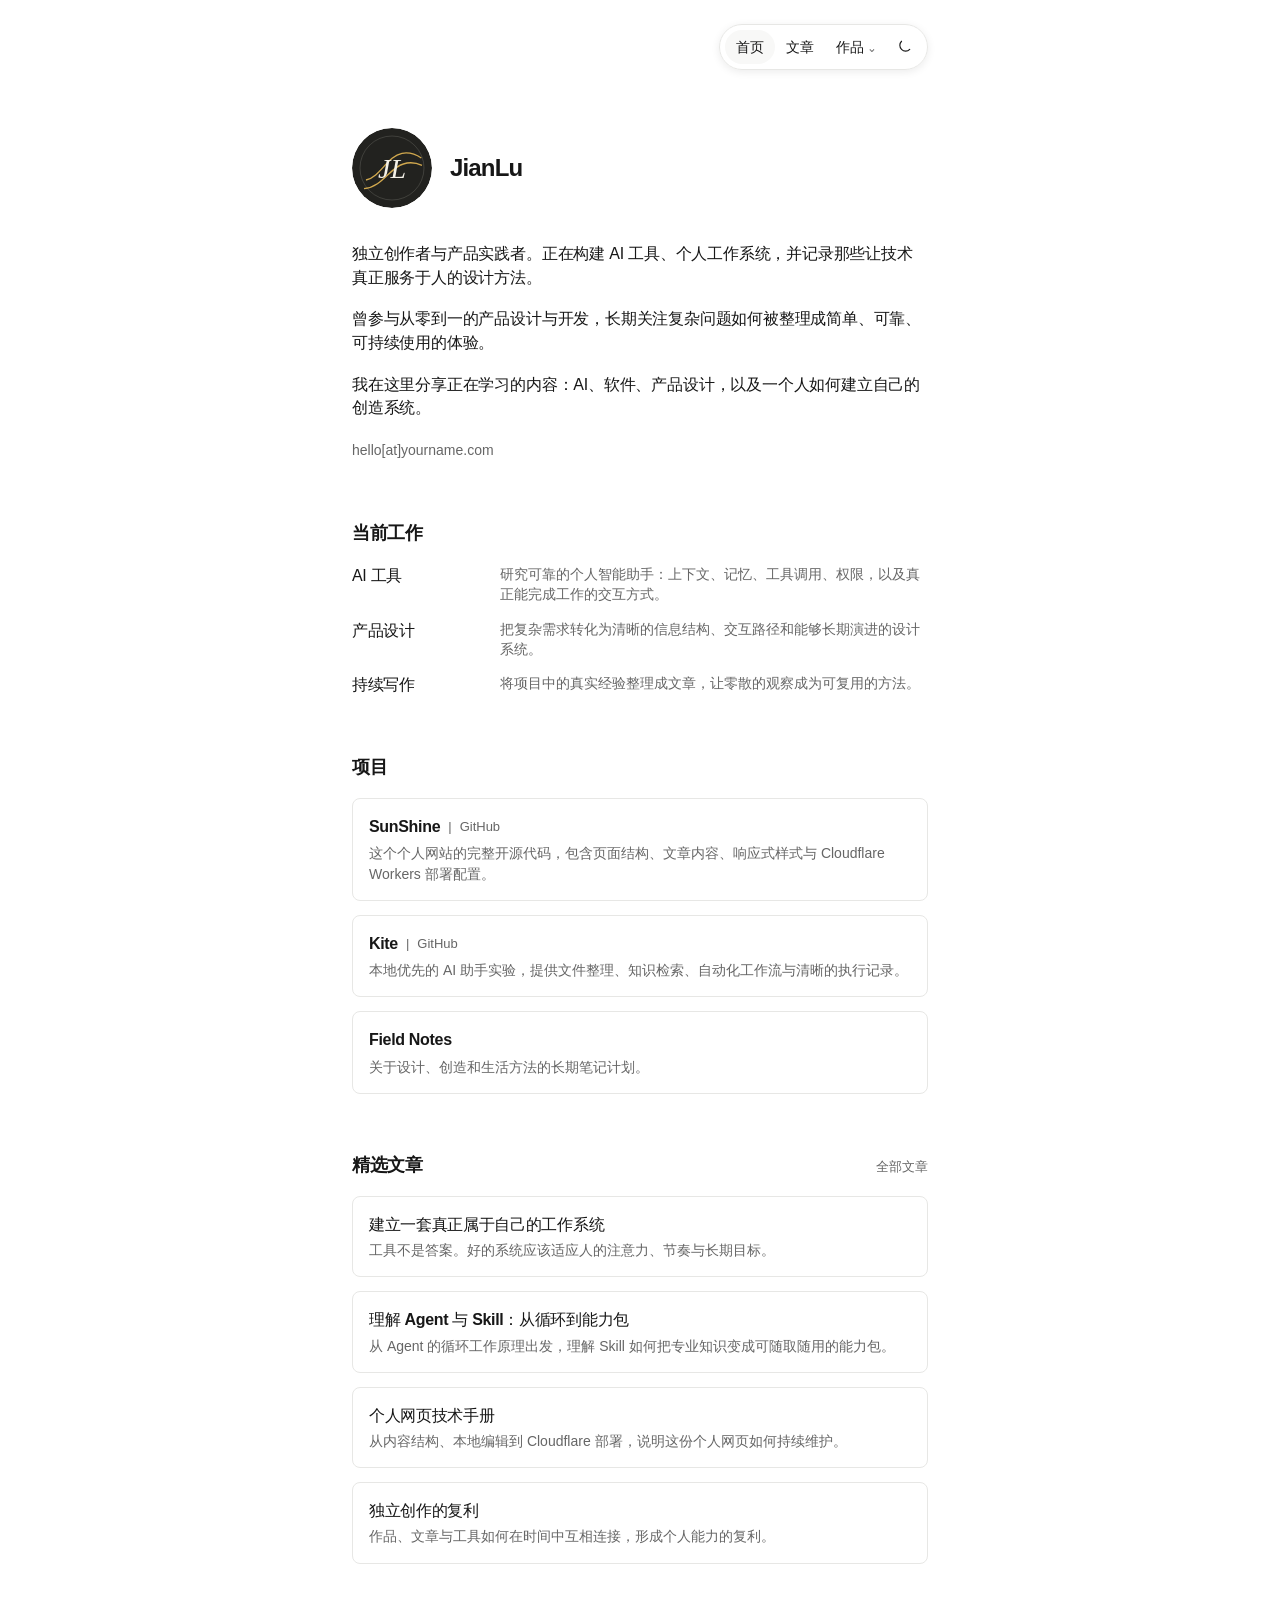
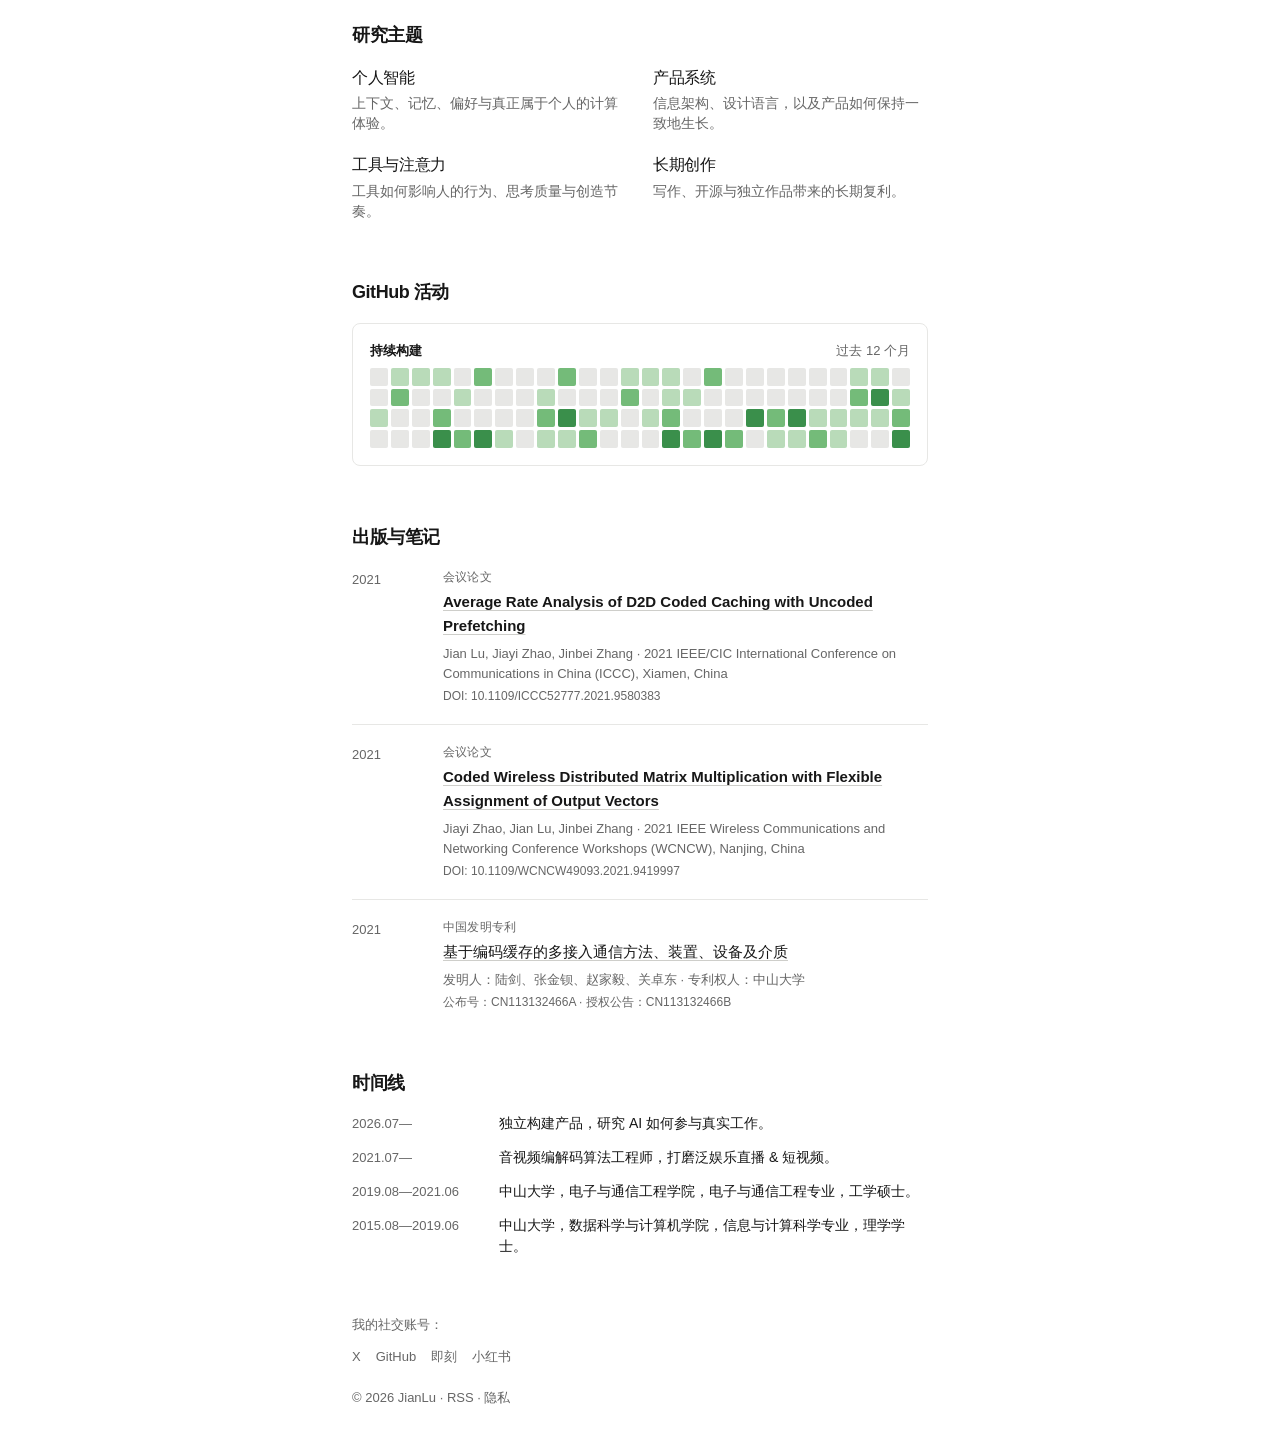
==== public/index.html @ c3d1fe07 "Publish JianLu personal website" ====
<!doctype html>
<html lang="zh-CN">
  <head>
    <meta charset="UTF-8" />
    <meta name="viewport" content="width=device-width, initial-scale=1" />
    <meta name="description" content="JianLu 的个人主页，记录产品、AI、设计与独立创作。" />
    <meta name="author" content="JianLu" />
    <meta property="og:title" content="JianLu" />
    <meta property="og:description" content="产品、AI、设计与独立创作。" />
    <meta property="og:type" content="website" />
    <title>JianLu</title>
    <link rel="icon" href="avatar.svg" type="image/svg+xml" />
    <link rel="stylesheet" href="styles.css?v=20260805" />
    <script src="script.js" defer></script>
  </head>
  <body>
    <nav class="floating-nav" aria-label="主导航">
      <a href="index.html" aria-current="page">首页</a>
      <a href="blog/index.html">文章</a>
      <div class="nav-dropdown">
        <button type="button" aria-expanded="false">作品 <span aria-hidden="true">⌄</span></button>
        <div class="dropdown-menu">
          <a href="#projects">项目 <small>03</small></a>
          <a href="#books">出版与笔记 <small>04</small></a>
          <a href="#timeline">经历 <small>04</small></a>
        </div>
      </div>
      <button class="theme-toggle" type="button" aria-label="切换到深色模式"></button>
    </nav>

    <main>
      <section class="intro">
        <div class="identity">
          <img class="avatar" src="avatar.svg" alt="JianLu" />
          <h1>JianLu</h1>
        </div>

        <p>独立创作者与产品实践者。正在构建 AI 工具、个人工作系统，并记录那些让技术真正服务于人的设计方法。</p>
        <p>曾参与从零到一的产品设计与开发，长期关注复杂问题如何被整理成简单、可靠、可持续使用的体验。</p>
        <p>我在这里分享正在学习的内容：AI、软件、产品设计，以及一个人如何建立自己的创造系统。</p>
        <button class="email" type="button" data-email="hello@yourname.com">hello[at]yourname.com</button>
      </section>

      <section class="section" aria-labelledby="current-work">
        <h2 id="current-work">当前工作</h2>
        <div class="work-list">
          <article class="work-row">
            <h3>AI 工具</h3>
            <p>研究可靠的个人智能助手：上下文、记忆、工具调用、权限，以及真正能完成工作的交互方式。</p>
          </article>
          <article class="work-row">
            <h3>产品设计</h3>
            <p>把复杂需求转化为清晰的信息结构、交互路径和能够长期演进的设计系统。</p>
          </article>
          <article class="work-row">
            <h3>持续写作</h3>
            <p>将项目中的真实经验整理成文章，让零散的观察成为可复用的方法。</p>
          </article>
        </div>
      </section>

      <section class="section" id="projects" aria-labelledby="projects-title">
        <h2 id="projects-title">项目</h2>
        <div class="card-list">
          <article class="project-card">
            <div class="project-links">
              <h3><a href="https://github.com/Lu155211/SunShine" target="_blank" rel="noopener noreferrer">SunShine</a></h3><span>|</span><a class="secondary" href="https://github.com/Lu155211/SunShine" target="_blank" rel="noopener noreferrer">GitHub</a>
            </div>
            <p>这个个人网站的完整开源代码，包含页面结构、文章内容、响应式样式与 Cloudflare Workers 部署配置。</p>
          </article>
          <article class="project-card">
            <div class="project-links">
              <h3><a href="#">Kite</a></h3><span>|</span><a class="secondary" href="#">GitHub</a>
            </div>
            <p>本地优先的 AI 助手实验，提供文件整理、知识检索、自动化工作流与清晰的执行记录。</p>
          </article>
          <article class="project-card">
            <div class="project-links"><h3><a href="#">Field Notes</a></h3></div>
            <p>关于设计、创造和生活方法的长期笔记计划。</p>
          </article>
        </div>
      </section>

      <section class="section" aria-labelledby="essays-title">
        <div class="section-title-row">
          <h2 id="essays-title">精选文章</h2>
          <a href="blog/index.html">全部文章</a>
        </div>
        <div class="card-list">
          <a class="essay-card" href="blog/personal-systems.html">
            <h3>建立一套真正属于自己的工作系统</h3>
            <p>工具不是答案。好的系统应该适应人的注意力、节奏与长期目标。</p>
          </a>
          <a class="essay-card" href="blog/agent-skills.html">
            <h3>理解 Agent 与 Skill：从循环到能力包</h3>
            <p>从 Agent 的循环工作原理出发，理解 Skill 如何把专业知识变成可随取随用的能力包。</p>
          </a>
          <a class="essay-card" href="blog/jianlu-site-manual.html">
            <h3>个人网页技术手册</h3>
            <p>从内容结构、本地编辑到 Cloudflare 部署，说明这份个人网页如何持续维护。</p>
          </a>
          <a class="essay-card" href="blog/index.html">
            <h3>独立创作的复利</h3>
            <p>作品、文章与工具如何在时间中互相连接，形成个人能力的复利。</p>
          </a>
        </div>
      </section>

      <section class="section" aria-labelledby="themes-title">
        <h2 id="themes-title">研究主题</h2>
        <div class="themes-grid">
          <article class="theme-card"><h3>个人智能</h3><p>上下文、记忆、偏好与真正属于个人的计算体验。</p></article>
          <article class="theme-card"><h3>产品系统</h3><p>信息架构、设计语言，以及产品如何保持一致地生长。</p></article>
          <article class="theme-card"><h3>工具与注意力</h3><p>工具如何影响人的行为、思考质量与创造节奏。</p></article>
          <article class="theme-card"><h3>长期创作</h3><p>写作、开源与独立作品带来的长期复利。</p></article>
        </div>
      </section>

      <section class="section" aria-labelledby="activity-title">
        <h2 id="activity-title">GitHub 活动</h2>
        <div class="activity">
          <div class="activity-head"><strong>持续构建</strong><span>过去 12 个月</span></div>
          <div class="activity-grid" aria-hidden="true"></div>
        </div>
      </section>

      <section class="section" id="books" aria-labelledby="books-title">
        <h2 id="books-title">出版与笔记</h2>
        <div class="books-list">
          <article class="publication-row">
            <time>2021</time>
            <div>
              <span class="publication-type">会议论文</span>
              <a class="publication-title" href="https://ieeexplore.ieee.org/abstract/document/9580383/" target="_blank" rel="noopener noreferrer">Average Rate Analysis of D2D Coded Caching with Uncoded Prefetching</a>
              <p class="publication-meta">Jian Lu, Jiayi Zhao, Jinbei Zhang · 2021 IEEE/CIC International Conference on Communications in China (ICCC), Xiamen, China</p>
              <p class="publication-id">DOI: 10.1109/ICCC52777.2021.9580383</p>
            </div>
          </article>
          <article class="publication-row">
            <time>2021</time>
            <div>
              <span class="publication-type">会议论文</span>
              <a class="publication-title" href="https://ieeexplore.ieee.org/abstract/document/9419997/" target="_blank" rel="noopener noreferrer">Coded Wireless Distributed Matrix Multiplication with Flexible Assignment of Output Vectors</a>
              <p class="publication-meta">Jiayi Zhao, Jian Lu, Jinbei Zhang · 2021 IEEE Wireless Communications and Networking Conference Workshops (WCNCW), Nanjing, China</p>
              <p class="publication-id">DOI: 10.1109/WCNCW49093.2021.9419997</p>
            </div>
          </article>
          <article class="publication-row">
            <time>2021</time>
            <div>
              <span class="publication-type">中国发明专利</span>
              <a class="publication-title" href="https://patents.google.com/patent/CN113132466A/en" target="_blank" rel="noopener noreferrer">基于编码缓存的多接入通信方法、装置、设备及介质</a>
              <p class="publication-meta">发明人：陆剑、张金钡、赵家毅、关卓东 · 专利权人：中山大学</p>
              <p class="publication-id">公布号：CN113132466A · 授权公告：CN113132466B</p>
            </div>
          </article>
        </div>
      </section>

      <section class="section" id="timeline" aria-labelledby="timeline-title">
        <h2 id="timeline-title">时间线</h2>
        <div class="timeline">
          <div class="timeline-row"><time>2026.07—</time><div>独立构建产品，研究 AI 如何参与真实工作。</div></div>
          <div class="timeline-row"><time>2021.07—</time><div>音视频编解码算法工程师，打磨泛娱乐直播 &amp; 短视频。</div></div>
          <div class="timeline-row"><time>2019.08—2021.06</time><div>中山大学，电子与通信工程学院，电子与通信工程专业，工学硕士。</div></div>
          <div class="timeline-row"><time>2015.08—2019.06</time><div>中山大学，数据科学与计算机学院，信息与计算科学专业，理学学士。</div></div>
        </div>
      </section>
    </main>

    <footer class="footer">
      <p>我的社交账号：</p>
      <div class="footer-links">
        <a href="#">X</a><a href="#">GitHub</a><a href="#">即刻</a><a href="#">小红书</a>
      </div>
      <p style="margin-top:22px">© <span data-year>2026</span> JianLu · <a href="#">RSS</a> · <a href="#">隐私</a></p>
    </footer>
  </body>
</html>
---- public/styles.css ----
:root {
  color-scheme: light;
  --bg: #ffffff;
  --text: #171717;
  --muted: #666666;
  --soft: #f8f8f7;
  --line: #e7e7e5;
  --line-hover: #cececa;
  --shadow: 0 2px 8px rgba(0, 0, 0, 0.08);
  --max: 576px;
}

[data-theme="dark"] {
  color-scheme: dark;
  --bg: #0b0b0b;
  --text: #f1f1ef;
  --muted: #a2a2a0;
  --soft: #141414;
  --line: #292929;
  --line-hover: #424242;
  --shadow: 0 2px 12px rgba(0, 0, 0, 0.45);
}

* { box-sizing: border-box; }

html {
  scroll-behavior: smooth;
  scroll-padding-top: 92px;
}

body {
  width: min(calc(100% - 32px), var(--max));
  margin: 0 auto;
  background: var(--bg);
  color: var(--text);
  font-family: ui-sans-serif, -apple-system, BlinkMacSystemFont, "Segoe UI", "PingFang SC", "Hiragino Sans GB", "Microsoft YaHei", sans-serif;
  font-size: 16px;
  line-height: 1.5;
  -webkit-font-smoothing: antialiased;
  transition: color 180ms ease, background 180ms ease;
}

a {
  color: inherit;
  text-decoration: none;
}

a.inline-link {
  text-decoration: underline;
  text-decoration-color: var(--line-hover);
  text-underline-offset: 3px;
}

a.inline-link:hover { text-decoration-color: var(--text); }
button, input { font: inherit; }
::selection { background: #d8d8d3; color: #111; }

.floating-nav {
  position: sticky;
  z-index: 20;
  top: 24px;
  display: flex;
  width: max-content;
  margin: 24px 0 58px auto;
  padding: 5px;
  border: 1px solid var(--line);
  border-radius: 999px;
  background: color-mix(in srgb, var(--bg) 88%, transparent);
  box-shadow: var(--shadow);
  align-items: center;
  backdrop-filter: blur(14px);
}

.floating-nav a,
.nav-dropdown > button,
.theme-toggle {
  display: inline-flex;
  height: 34px;
  padding: 0 11px;
  border: 0;
  border-radius: 999px;
  background: transparent;
  color: var(--text);
  align-items: center;
  justify-content: center;
  cursor: pointer;
  font-size: 14px;
  line-height: 1;
}

.floating-nav a:hover,
.floating-nav a[aria-current="page"],
.nav-dropdown > button:hover,
.theme-toggle:hover { background: var(--soft); }

.theme-toggle {
  width: 36px;
  padding: 0;
}

.theme-toggle svg {
  width: 16px;
  height: 16px;
  fill: none;
  stroke: currentColor;
  stroke-linecap: round;
  stroke-linejoin: round;
  stroke-width: 1.7;
}

.nav-dropdown { position: relative; }
.nav-dropdown > button { gap: 4px; }

.dropdown-menu {
  position: absolute;
  top: 42px;
  left: 50%;
  display: none;
  width: 184px;
  padding: 7px;
  border: 1px solid var(--line);
  border-radius: 14px;
  background: var(--bg);
  box-shadow: 0 12px 36px rgba(0, 0, 0, .12);
  transform: translateX(-50%);
}

.dropdown-menu.open { display: block; }
.dropdown-menu a {
  display: flex;
  height: auto;
  padding: 9px 10px;
  border-radius: 9px;
  justify-content: space-between;
}
.dropdown-menu small { color: var(--muted); }

main { min-width: 0; }
.intro { margin-bottom: 58px; }

.identity {
  display: flex;
  margin-bottom: 34px;
  align-items: center;
  gap: 18px;
}

.avatar {
  width: 80px;
  height: 80px;
  flex: 0 0 auto;
  border-radius: 50%;
}

h1, h2, h3, p { margin-top: 0; }

h1 {
  margin: 0;
  font-size: 24px;
  font-weight: 650;
  line-height: 1.3;
  letter-spacing: -0.035em;
}

.intro p {
  margin-bottom: 18px;
  font-size: 16px;
  line-height: 1.48;
  letter-spacing: -0.012em;
}

.intro .email {
  display: inline-block;
  margin-top: 2px;
  padding: 0;
  border: 0;
  border-bottom: 1px solid transparent;
  background: transparent;
  color: var(--muted);
  font-size: 14px;
  cursor: pointer;
}
.intro .email:hover { border-color: var(--muted); }

.section { margin: 0 0 58px; }

.section h2 {
  margin-bottom: 16px;
  font-size: 18px;
  font-weight: 650;
  line-height: 1.55;
  letter-spacing: -0.025em;
}

.section-title-row {
  display: flex;
  margin-bottom: 16px;
  align-items: baseline;
  justify-content: space-between;
}

.section-title-row h2 { margin: 0; }
.section-title-row > a { color: var(--muted); font-size: 13px; }
.section-title-row > a:hover { color: var(--text); }

.work-list {
  display: grid;
  gap: 14px;
}

.work-row {
  display: grid;
  grid-template-columns: 132px minmax(0, 1fr);
  gap: 16px;
}

.work-row h3,
.theme-card h3,
.essay-card h3,
.project-card h3 {
  margin: 0;
  font-size: 16px;
  font-weight: 500;
  line-height: 1.45;
  letter-spacing: -0.02em;
}

.work-row p,
.theme-card p,
.essay-card p,
.project-card p {
  margin: 0;
  color: var(--muted);
  font-size: 14px;
  line-height: 1.45;
}

.card-list { display: grid; gap: 14px; }

.project-card,
.essay-card {
  display: block;
  padding: 16px;
  border: 1px solid var(--line);
  border-radius: 8px;
  transition: border-color 160ms ease, background 160ms ease, transform 160ms ease;
}

.project-card:hover,
.essay-card:hover {
  border-color: var(--line-hover);
  background: var(--soft);
  transform: translateY(-1px);
}

.project-links {
  display: flex;
  margin-bottom: 5px;
  align-items: center;
  gap: 8px;
}

.project-links h3 { font-weight: 550; }
.project-links span { color: var(--muted); font-size: 13px; }
.project-links .secondary { color: var(--muted); font-size: 13px; }
.project-links .secondary:hover { color: var(--text); }

.essay-card h3 { margin-bottom: 4px; font-weight: 550; }

.themes-grid {
  display: grid;
  grid-template-columns: 1fr 1fr;
  column-gap: 26px;
  row-gap: 20px;
}
.theme-card h3 { margin-bottom: 4px; }

.activity {
  display: grid;
  padding: 17px;
  border: 1px solid var(--line);
  border-radius: 8px;
  gap: 7px;
}

.activity-head {
  display: flex;
  align-items: center;
  justify-content: space-between;
  font-size: 13px;
}

.activity-head span { color: var(--muted); }

.activity-grid {
  display: grid;
  grid-template-columns: repeat(26, 1fr);
  gap: 3px;
}
.activity-grid i {
  display: block;
  aspect-ratio: 1;
  border-radius: 2px;
  background: var(--line);
}
.activity-grid i[data-level="1"] { background: #b9dbb9; }
.activity-grid i[data-level="2"] { background: #74bb79; }
.activity-grid i[data-level="3"] { background: #3a8f4b; }

.books-list { display: grid; gap: 18px; }
.timeline { display: grid; gap: 13px; }

.timeline-row {
  display: grid;
  grid-template-columns: 90px minmax(0, 1fr);
  gap: 15px;
  align-items: baseline;
}

.timeline-row { grid-template-columns: 132px minmax(0, 1fr); }

.timeline-row time {
  color: var(--muted);
  font-size: 13px;
  font-variant-numeric: tabular-nums;
}

.timeline-row div { font-size: 14px; line-height: 1.5; }

.publication-row {
  display: grid;
  padding-bottom: 18px;
  border-bottom: 1px solid var(--line);
  grid-template-columns: 76px minmax(0, 1fr);
  gap: 15px;
  align-items: start;
}
.publication-row:last-child { padding-bottom: 0; border-bottom: 0; }
.publication-row time {
  padding-top: 2px;
  color: var(--muted);
  font-size: 13px;
  font-variant-numeric: tabular-nums;
}
.publication-type {
  display: block;
  margin-bottom: 4px;
  color: var(--muted);
  font-size: 12px;
  letter-spacing: .02em;
}
.publication-title {
  font-size: 15px;
  font-weight: 550;
  line-height: 1.45;
  text-decoration: underline;
  text-decoration-color: var(--line-hover);
  text-underline-offset: 3px;
}
.publication-title:hover { text-decoration-color: var(--text); }
.publication-meta,
.publication-id {
  margin: 6px 0 0;
  color: var(--muted);
  font-size: 13px;
  line-height: 1.55;
}
.publication-id { margin-top: 3px; font-size: 12px; font-variant-numeric: tabular-nums; }

.footer {
  padding: 0 0 34px;
  color: var(--muted);
  font-size: 13px;
}
.footer > p { margin-bottom: 12px; }

.footer-links {
  display: flex;
  flex-wrap: wrap;
  gap: 15px;
}
.footer a:hover { color: var(--text); }

.blog-header { margin-bottom: 42px; }
.blog-header h1 { margin-bottom: 10px; font-size: 27px; }
.blog-header p { color: var(--muted); }

.post-list { display: grid; gap: 11px; margin-bottom: 60px; }
.post-row {
  display: grid;
  padding: 15px 0;
  border-bottom: 1px solid var(--line);
  grid-template-columns: 1fr 78px;
  gap: 20px;
}
.post-row:first-child { border-top: 1px solid var(--line); }
.post-row h2 { margin: 0 0 4px; font-size: 17px; font-weight: 550; }
.post-row p { margin: 0; color: var(--muted); font-size: 14px; }
.post-row time { color: var(--muted); font-size: 12px; text-align: right; }
.post-row:hover h2 { text-decoration: underline; text-underline-offset: 3px; }

.article-header { margin-bottom: 38px; }
.article-header .back { display: inline-block; margin-bottom: 30px; color: var(--muted); font-size: 13px; }
.article-header h1 { margin-bottom: 13px; font-size: clamp(28px, 7vw, 40px); line-height: 1.16; }
.article-meta { color: var(--muted); font-size: 13px; }

.prose { font-size: 17px; line-height: 1.75; }
.prose p { margin-bottom: 22px; }
.prose h2 { margin: 44px 0 14px; font-size: 23px; }
.prose blockquote {
  margin: 30px 0;
  padding-left: 18px;
  border-left: 3px solid var(--text);
  color: var(--muted);
}
.prose code { padding: 2px 5px; border-radius: 4px; background: var(--soft); font-size: .9em; }
.prose ul { margin: -8px 0 24px; padding-left: 22px; }
.prose li { margin-bottom: 9px; }

.prose strong { font-weight: 650; }
.article-figure {
  margin: 36px 0 38px;
}
.article-figure img {
  display: block;
  width: 100%;
  height: auto;
  border: 1px solid var(--line);
  border-radius: 10px;
  background: var(--soft);
  box-shadow: var(--shadow);
}
.article-figure figcaption {
  margin-top: 10px;
  color: var(--muted);
  font-size: 13px;
  line-height: 1.55;
}
.article-figure-hero { margin-top: 0; }

@media (max-width: 620px) {
  body { width: min(calc(100% - 32px), var(--max)); }
  .floating-nav {
    position: relative;
    top: auto;
    margin-top: 14px;
    margin-bottom: 48px;
  }
  .floating-nav a,
  .nav-dropdown > button { padding: 0 9px; font-size: 13px; }
  .identity { margin-bottom: 28px; }
  .avatar { width: 70px; height: 70px; }
  .work-row { grid-template-columns: 112px minmax(0, 1fr); gap: 12px; }
  .themes-grid { grid-template-columns: 1fr; }
  .activity-grid { grid-template-columns: repeat(18, 1fr); }
  .activity-grid i:nth-child(n+73) { display: none; }
  .timeline-row { gap: 12px; }
  .publication-row { grid-template-columns: 58px minmax(0, 1fr); gap: 12px; }
  .timeline-row { grid-template-columns: 118px minmax(0, 1fr); }
}

@media (max-width: 390px) {
  .floating-nav a,
  .nav-dropdown > button { padding: 0 7px; }
  .work-row { grid-template-columns: 1fr; gap: 3px; }
  .post-row { grid-template-columns: 1fr; gap: 6px; }
  .post-row time { text-align: left; }
}

@media (prefers-reduced-motion: reduce) {
  html { scroll-behavior: auto; }
  *, *::before, *::after { transition-duration: .01ms !important; }
}
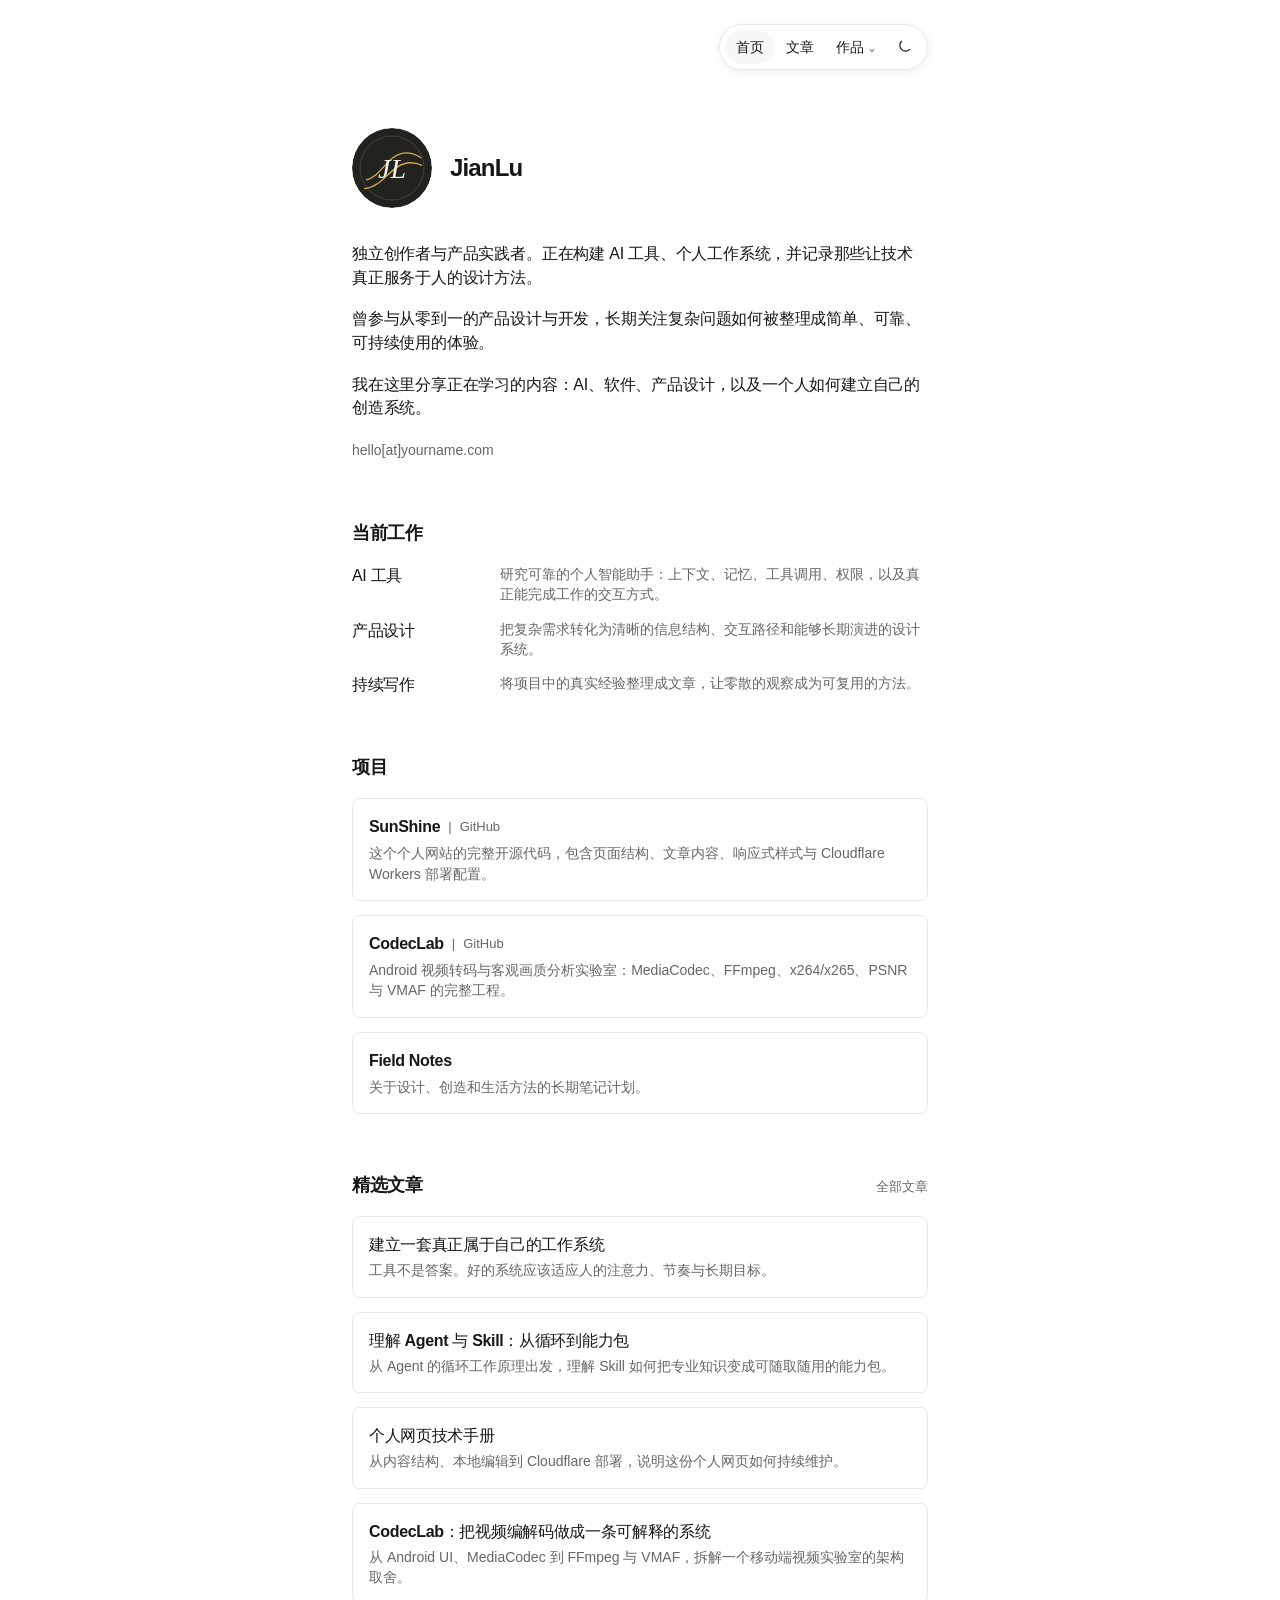
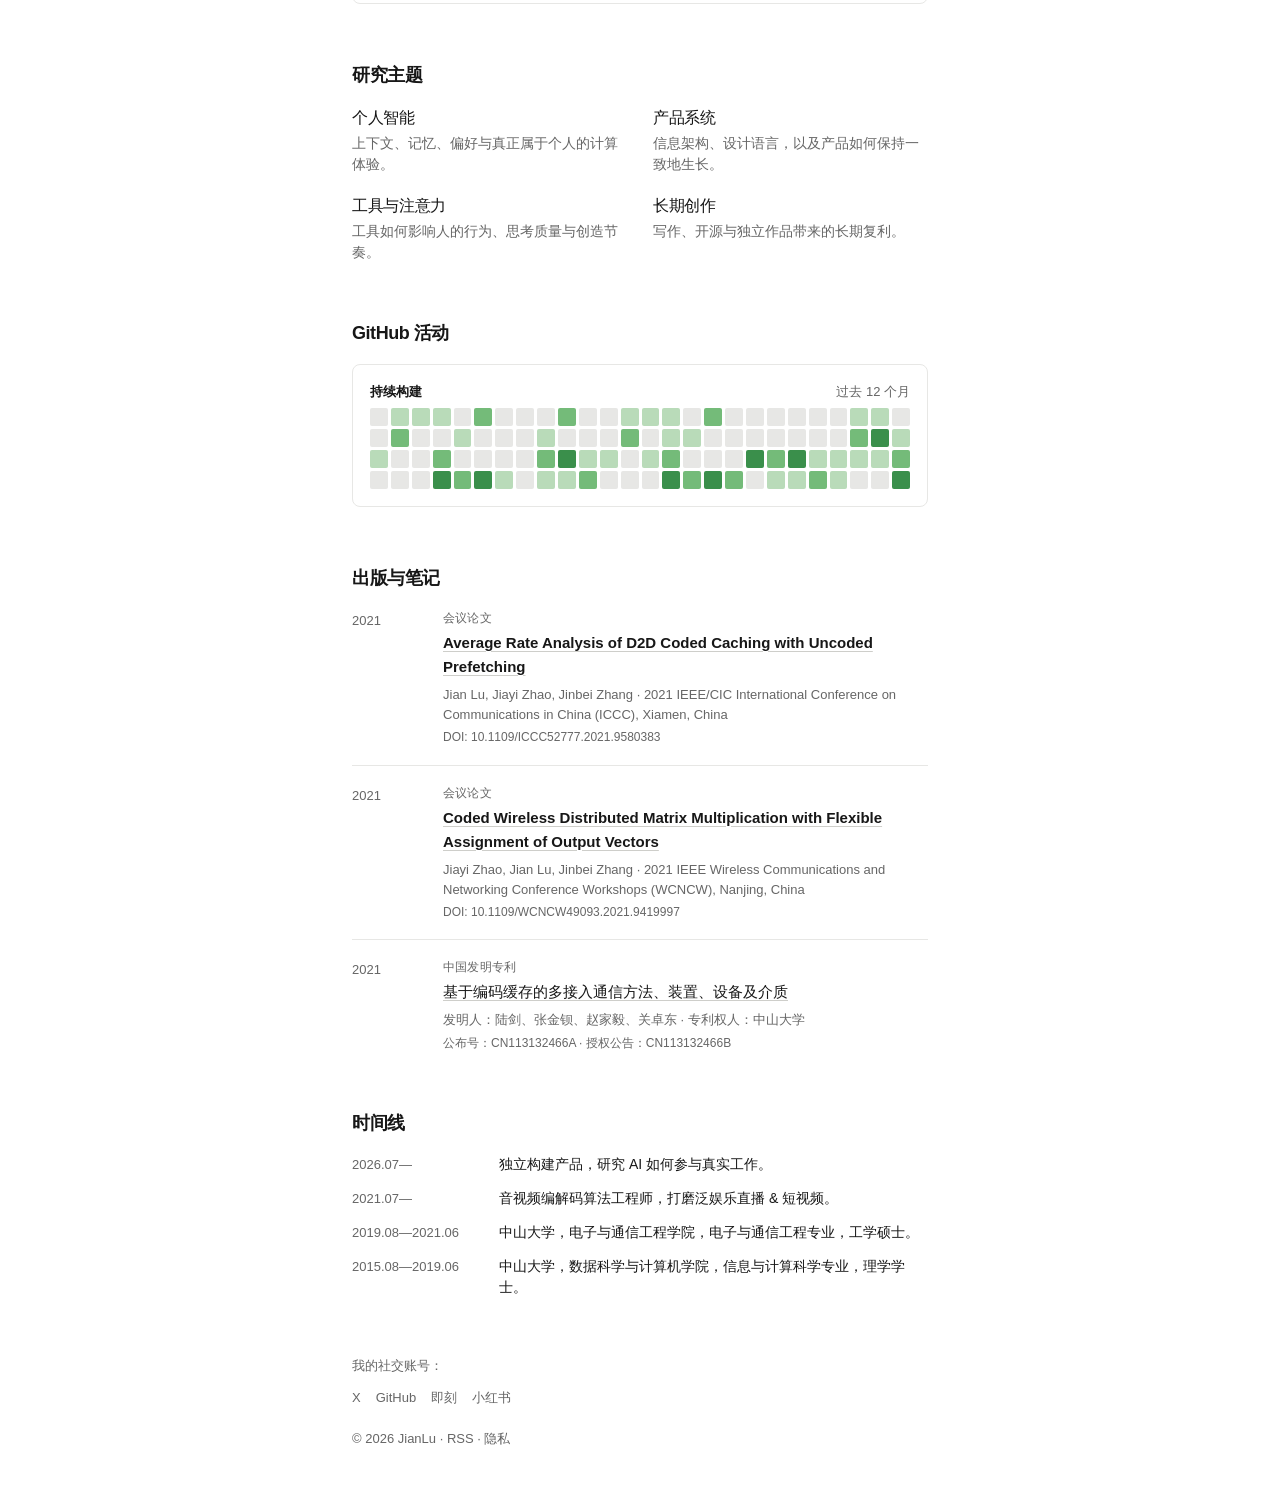
==== commit 4a95d1fd: "Add CodecLab project and architecture article" ====
--- a/public/index.html
+++ b/public/index.html
@@ -70,9 +70,9 @@
           </article>
           <article class="project-card">
             <div class="project-links">
-              <h3><a href="#">Kite</a></h3><span>|</span><a class="secondary" href="#">GitHub</a>
+              <h3><a href="https://github.com/Lu155211/CodecLab" target="_blank" rel="noopener noreferrer">CodecLab</a></h3><span>|</span><a class="secondary" href="https://github.com/Lu155211/CodecLab" target="_blank" rel="noopener noreferrer">GitHub</a>
             </div>
-            <p>本地优先的 AI 助手实验，提供文件整理、知识检索、自动化工作流与清晰的执行记录。</p>
+            <p>Android 视频转码与客观画质分析实验室：MediaCodec、FFmpeg、x264/x265、PSNR 与 VMAF 的完整工程。</p>
           </article>
           <article class="project-card">
             <div class="project-links"><h3><a href="#">Field Notes</a></h3></div>
@@ -99,9 +99,9 @@
             <h3>个人网页技术手册</h3>
             <p>从内容结构、本地编辑到 Cloudflare 部署，说明这份个人网页如何持续维护。</p>
           </a>
-          <a class="essay-card" href="blog/index.html">
-            <h3>独立创作的复利</h3>
-            <p>作品、文章与工具如何在时间中互相连接，形成个人能力的复利。</p>
+          <a class="essay-card" href="blog/codeclab-architecture.html">
+            <h3>CodecLab：把视频编解码做成一条可解释的系统</h3>
+            <p>从 Android UI、MediaCodec 到 FFmpeg 与 VMAF，拆解一个移动端视频实验室的架构取舍。</p>
           </a>
         </div>
       </section>
--- a/public/styles.css
+++ b/public/styles.css
@@ -416,6 +416,33 @@
 .prose code { padding: 2px 5px; border-radius: 4px; background: var(--soft); font-size: .9em; }
 .prose ul { margin: -8px 0 24px; padding-left: 22px; }
 .prose li { margin-bottom: 9px; }
+.prose pre {
+  overflow-x: auto;
+  margin: 28px 0 30px;
+  padding: 18px;
+  border: 1px solid var(--line);
+  border-radius: 9px;
+  background: var(--soft);
+  color: var(--text);
+  font: 13px/1.65 ui-monospace, SFMono-Regular, Menlo, Monaco, Consolas, monospace;
+  white-space: pre;
+}
+.prose pre code { padding: 0; background: transparent; font-size: inherit; }
+.prose table {
+  width: 100%;
+  margin: 28px 0 30px;
+  border-collapse: collapse;
+  font-size: 14px;
+  line-height: 1.5;
+}
+.prose th,
+.prose td {
+  padding: 10px 8px;
+  border-bottom: 1px solid var(--line);
+  text-align: left;
+  vertical-align: top;
+}
+.prose th { font-weight: 650; }
 
 .prose strong { font-weight: 650; }
 .article-figure {
